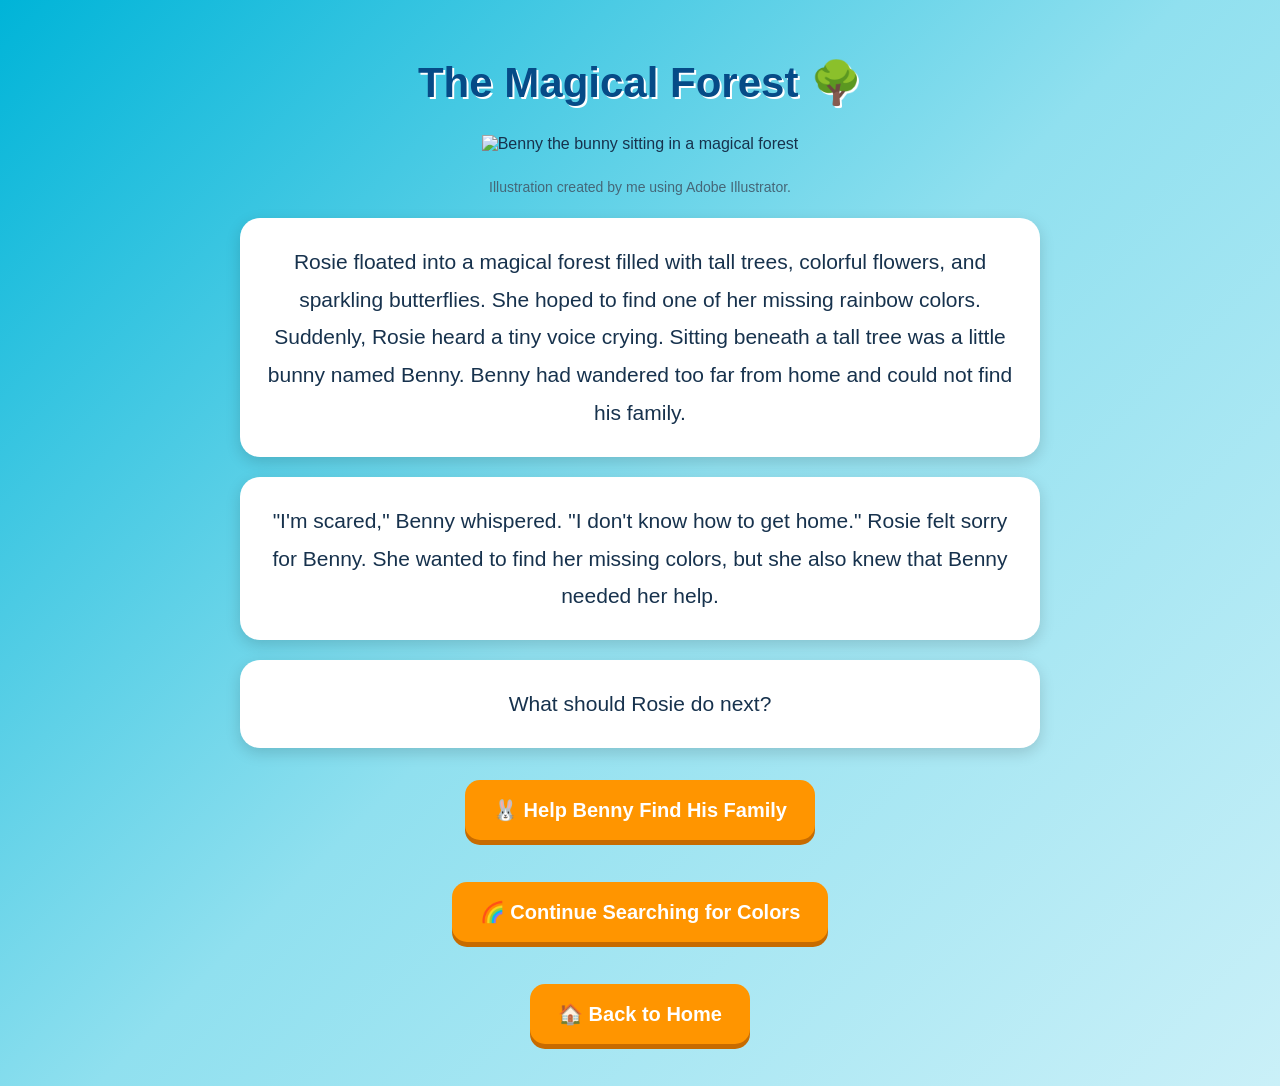
==== pg2.html @ e7f7cbfb "Upload Rainbow Adventure website" ====
<!DOCTYPE html>
<html lang="en">

<head>
    <meta charset="UTF-8">
    <meta name="viewport" content="width=device-width, initial-scale=1.0">

    <title>The Magical Forest</title>
    <link rel="stylesheet" href="styles.css">
</head>

<body>

    <!-- Page Title -->
    <h1>The Magical Forest 🌳</h1>

    <!-- Magical Forest Illustration -->
    <img src="images/magical-forest.png"
         alt="Benny the bunny sitting in a magical forest"
         class="story-image">
    
      <p class="image-credit">
            Illustration created by me using Adobe Illustrator.
        </p>
    <!-- Story Box 1 -->
    <div class="story-box">

        <p>
            Rosie floated into a magical forest filled
            with tall trees, colorful flowers, and
            sparkling butterflies. She hoped to find
            one of her missing rainbow colors.
            Suddenly, Rosie heard a tiny voice crying.
            Sitting beneath a tall tree was a little
            bunny named Benny. Benny had wandered
            too far from home and could not find
            his family.
        </p>

    </div>

    <!-- Story Box 2 -->
    <div class="story-box">

        <p>
            "I'm scared," Benny whispered.
            "I don't know how to get home."
            Rosie felt sorry for Benny. She wanted
            to find her missing colors, but she
            also knew that Benny needed her help.
        </p>

    </div>

    <!-- Question Box 3 -->
    <div class="question-box">

        <p>What should Rosie do next?</p>

    </div>

    <!-- Adventure Choices -->
  <a href="pg4.html?animal=benny" onclick="localStorage.setItem('helpedBenny', 'yes');">
    🐰 Help Benny Find His Family
</a>

    <br><br>

 <a href="pg5.html">
        🌈 Continue Searching for Colors
    </a>

    <br><br>

    <!-- Back to Homepage -->
    <a href="index.html">
        🏠 Back to Home
    </a>

  
  


</body>

</html>
---- styles.css ----
body {
    background: linear-gradient(
        135deg,
        #00B4D8,
        #90E0EF,
        #CAF0F8
    );

    font-family: Arial, sans-serif;
    text-align: center;
    color: #17324D;
    padding: 30px 15px;
    min-height: 100vh;
    margin: 0;
}

h1 {
    color: #064B87;
    font-size: 42px;
    text-shadow: 2px 2px white;
}

p {
    background-color: white;
    font-size: 21px;
    line-height: 1.8;
    padding: 25px;
    border-radius: 20px;
    max-width: 750px;
    margin: 20px auto;
    box-shadow: 0 5px 15px rgba(0,0,0,0.15);
}

a {
    display: inline-block;
    background: #FF9500;
    color: white;
    font-size: 20px;
    font-weight: bold;
    padding: 18px 28px;
    border-radius: 15px;
    text-decoration: none;
    margin: 12px;
    box-shadow: 0 5px 0 #C76B00;
    transition: 0.2s;
}

a:hover {
    background: #20A35B;
    transform: translateY(-4px);
}

a:active {
    transform: translateY(2px);
    box-shadow: 0 2px 0 #C76B00;
}

@media (max-width: 600px) {
    h1 {
        font-size: 30px;
    }

    p {
        font-size: 18px;
    }

    a {
        font-size: 18px;
    }
}
/* Small Image Credits */

.image-credit {
    font-size: 14px;
    color: #456778;
    background: transparent;
    box-shadow: none;
    padding: 0;
    margin: 25px auto 5px;
    text-align: center;
    line-height: 1.4;
}
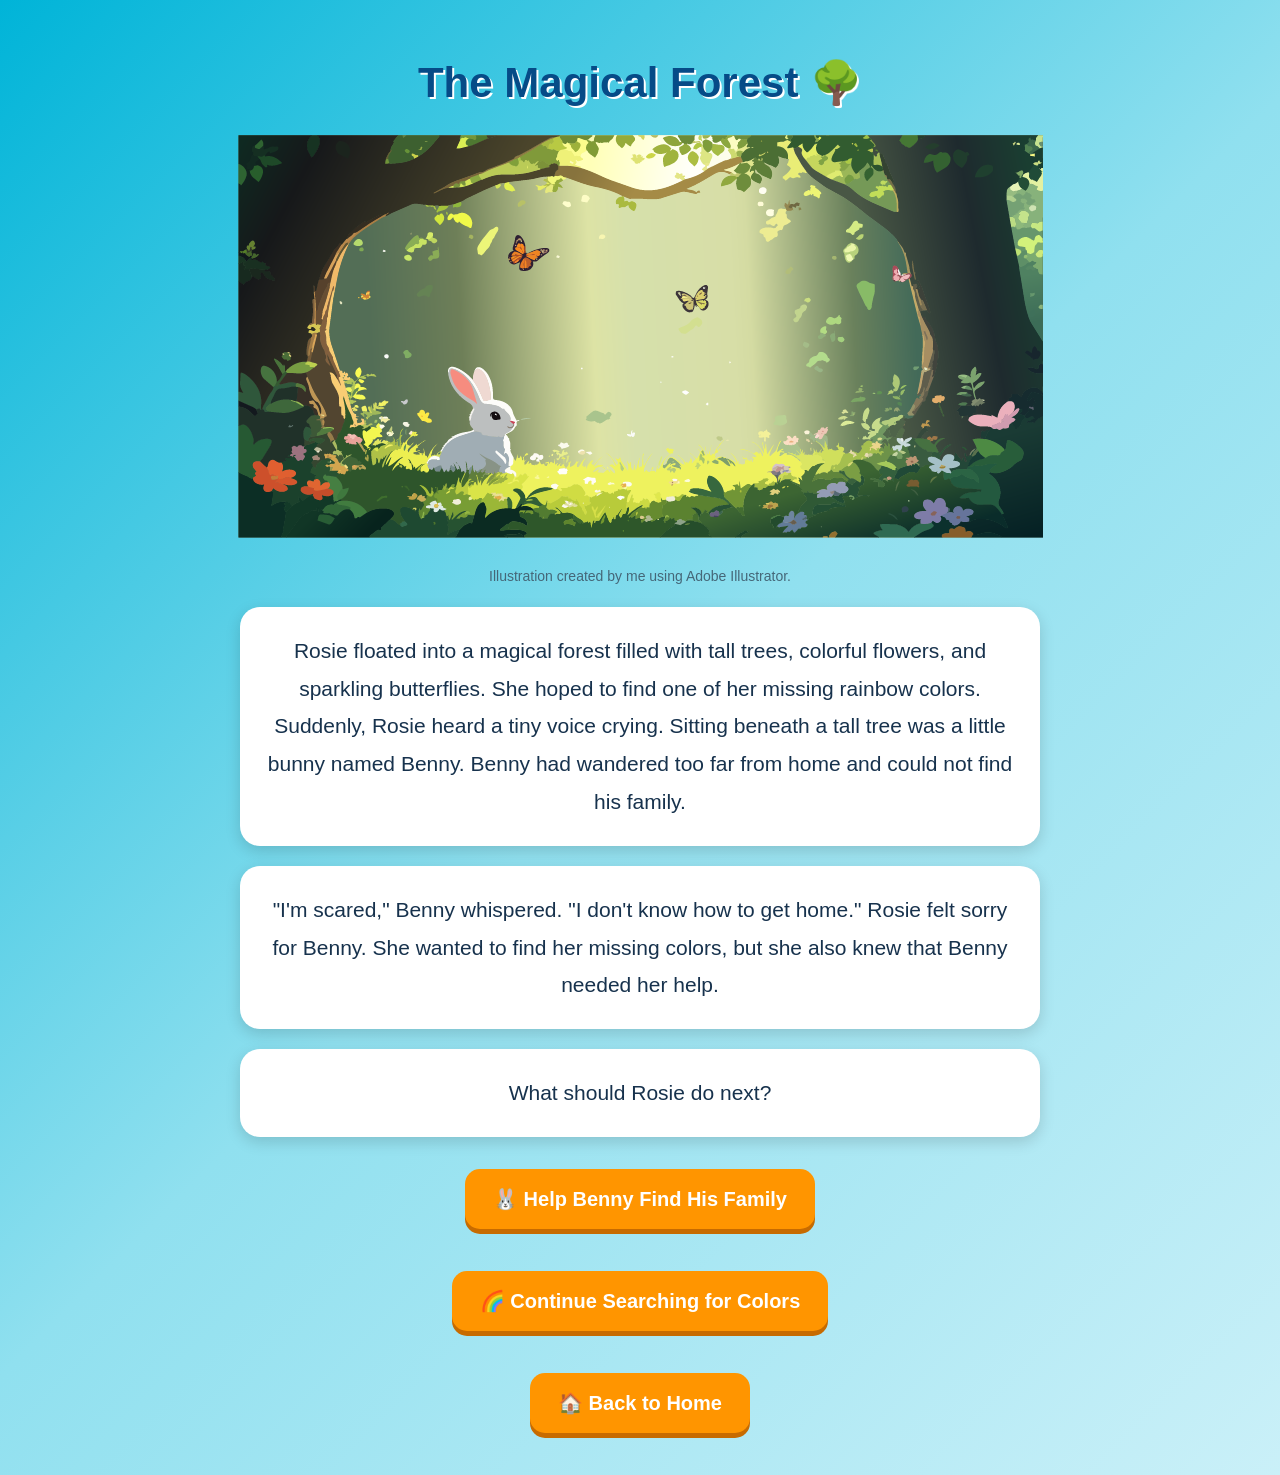
==== commit 45a49e79: "Fix image source path case sensitivity" ====
--- a/pg2.html
+++ b/pg2.html
@@ -15,7 +15,7 @@
     <h1>The Magical Forest 🌳</h1>
 
     <!-- Magical Forest Illustration -->
-    <img src="images/magical-forest.png"
+    <img src="Images/magical-forest.png"
          alt="Benny the bunny sitting in a magical forest"
          class="story-image">
     
@@ -83,4 +83,4 @@
 
 </body>
 
-</html>+</html>
